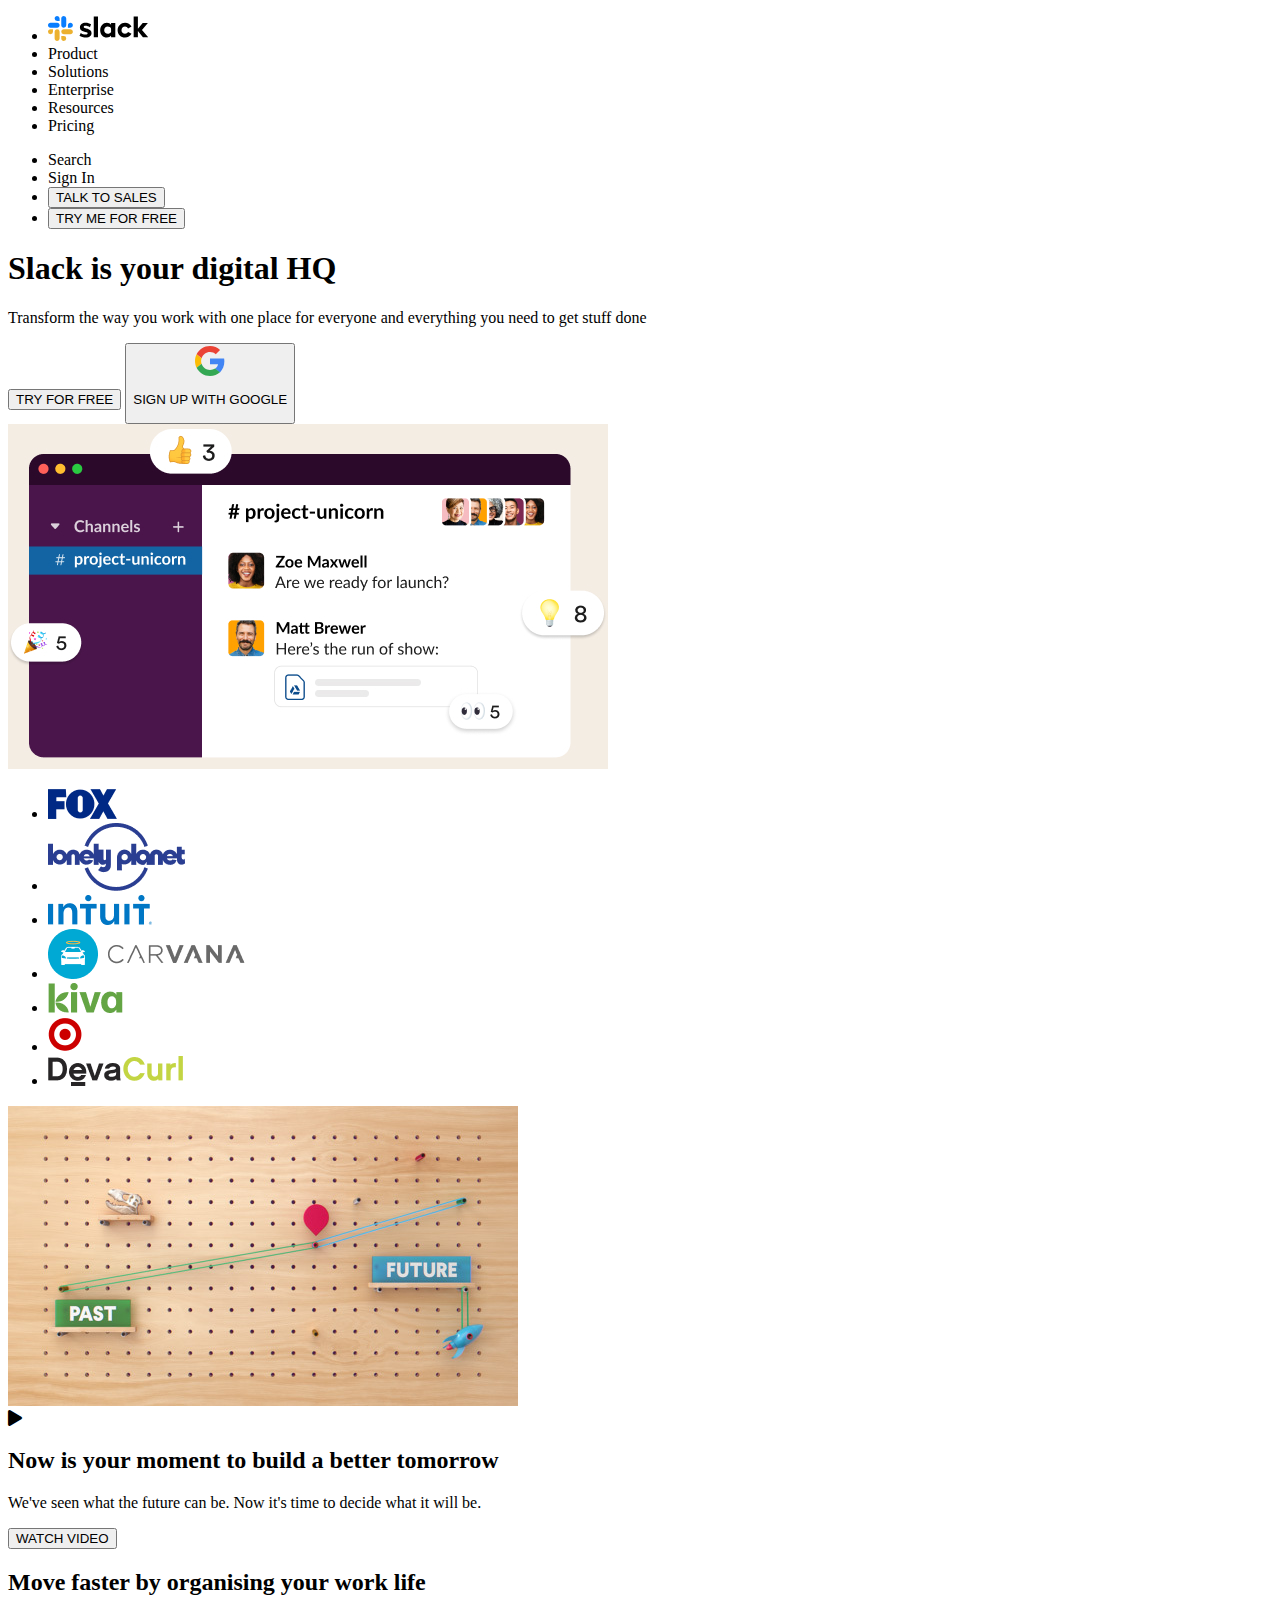
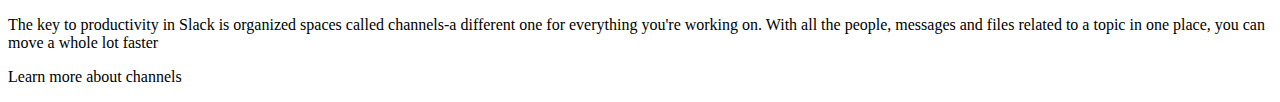
==== index.html @ 529c7b29 "create a clone for the slack homepage" ====
<!DOCTYPE html>
<html>

<head>
  <title>Slack is where the future works</title>
  <link rel="stylesheet" href="css/styles.css" />
  <link rel="stylesheet" href="https://cdnjs.cloudflare.com/ajax/libs/font-awesome/5.15.4/css/all.min.css" integrity="sha512-1ycn6IcaQQ40/MKBW2W4Rhis/DbILU74C1vSrLJxCq57o941Ym01SwNsOMqvEBFlcgUa6xLiPY/NS5R+E6ztJQ==" crossorigin="anonymous" referrerpolicy="no-referrer"/>
</head>

<body>

  <header>
    <nav>
      <div class="container">
        <div class="left">
          <ul>
            <li><img src="./Images/logo.svg" /></li>
            <li>Product</li>
            <li>Solutions</li>
            <li>Enterprise</li>
            <li>Resources</li>
            <li>Pricing</li>
          </ul>
        </div>
        <div class="right">
          <ul>
            <li>Search</li>
            <li>Sign In</li>
            <li><button class="btn btnWhite">TALK TO SALES</button></li>
            <li><button class="btn btnPurple">TRY ME FOR FREE</button></li>
          </ul>
        </div>
      </div>
    </nav>
    <div class="clearfix"></div>

    <section class="main">
      <div class="container">
        <div class="first-part">
          <h1> Slack is your digital HQ</h1>
          <p class="transform"> Transform the way you work with one place for everyone and everything you need to get stuff done</p>
          <div class="buttons">
          <button class="btn btnPurple try">TRY FOR FREE </button>
          <button class="google"> <img src="./Images/google.svg" alt="google logo" width=30 />
            <p>SIGN UP WITH GOOGLE</p>
          </button>
          </div>
        </div>
        <div class="campaign-hero">
          <img src="./Images/img-campaign-hero.jpeg" alt="image of campaign hero conversation" />
        </div>
      </div>
    </section>
    <div class="clearfix"></div>
<section>
    <div class="container">
      <ul class="images">
        <li> <img src="./Images/fox.png" alt="writtings of the word fox" /></li>
        <li> <img src="./Images/lonelyplanet.png" alt="the word lonely planet" /></li>
        <li> <img src="./Images/intuit.png" alt="the word intuit" /></li>
        <li> <img src="./Images/carvana.png" alt="carvana" /></li>
        <li> <img src="./Images/kiva.png" alt="the word kiva" /></li>
        <li> <img src="./Images/target-logo.png" /> </li>
        <li> <img src="./Images/devacurl.png" alt="devacurl image" /> </li>
      </ul>
    </div>
  </section>
  <section>
    <div class="container">
          <div class="thumbnail">
      <img src="./Images/video-thumbnail image.jpeg" alt="thumbnail image" />
  
    <div class="play"><i class="fas fa-play"></i> </div> </div>
    <div class="future">
      <h2>Now is your moment to build a better tomorrow</h2>
      <p> We've seen what the future can be. Now it's time to decide what it will be. </p>
      <button> WATCH VIDEO</button>
    </div>
  </div>
  <div class="clearfix"> </div>

  </section>
    <div class="clearfix"></div>

  </header>
  <section>
    <div class="container">
  <h2> Move faster by organising your work life</h2>
  <p> The key to productivity in Slack is organized spaces called channels-a different one for everything you're working on. With all the people, messages and files related to a topic in one place, you can move a whole lot faster</p>
  <p> Learn more about channels</p>

  </div>
  </section>


</body>

</html>
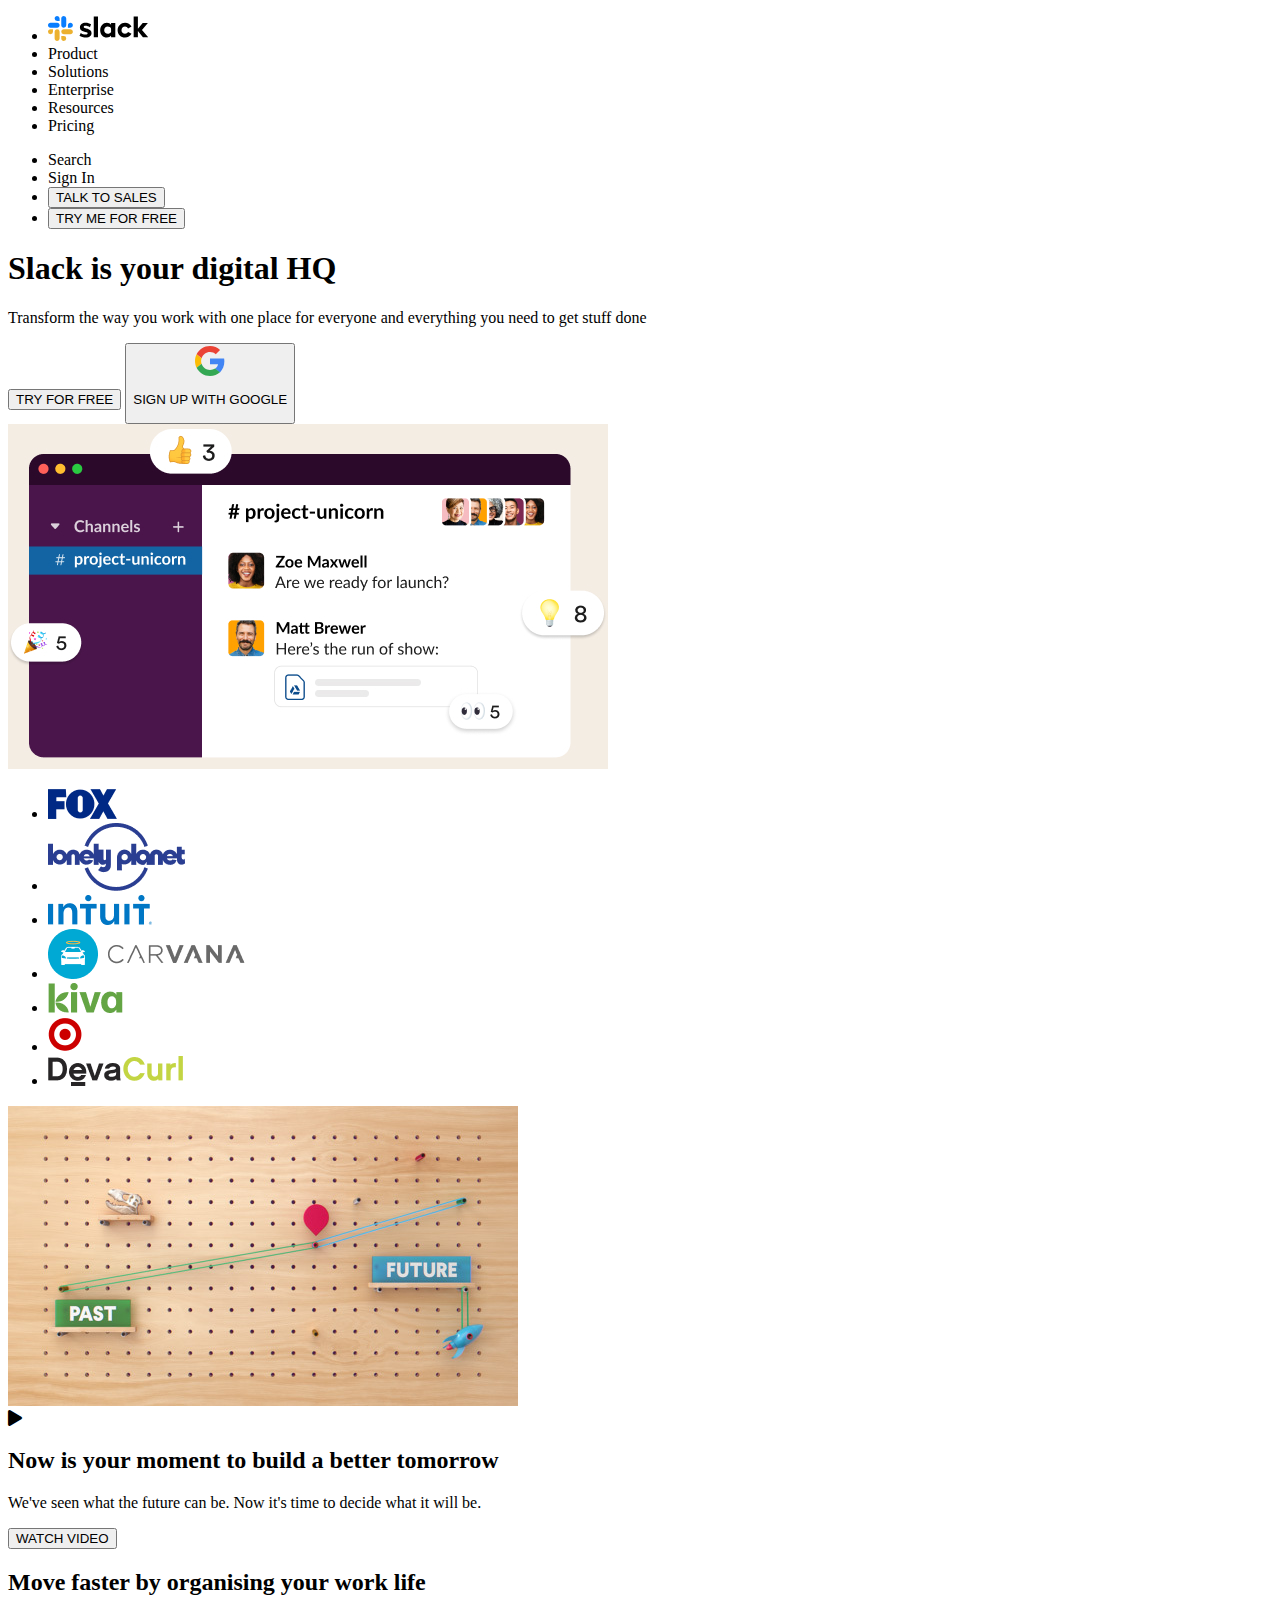
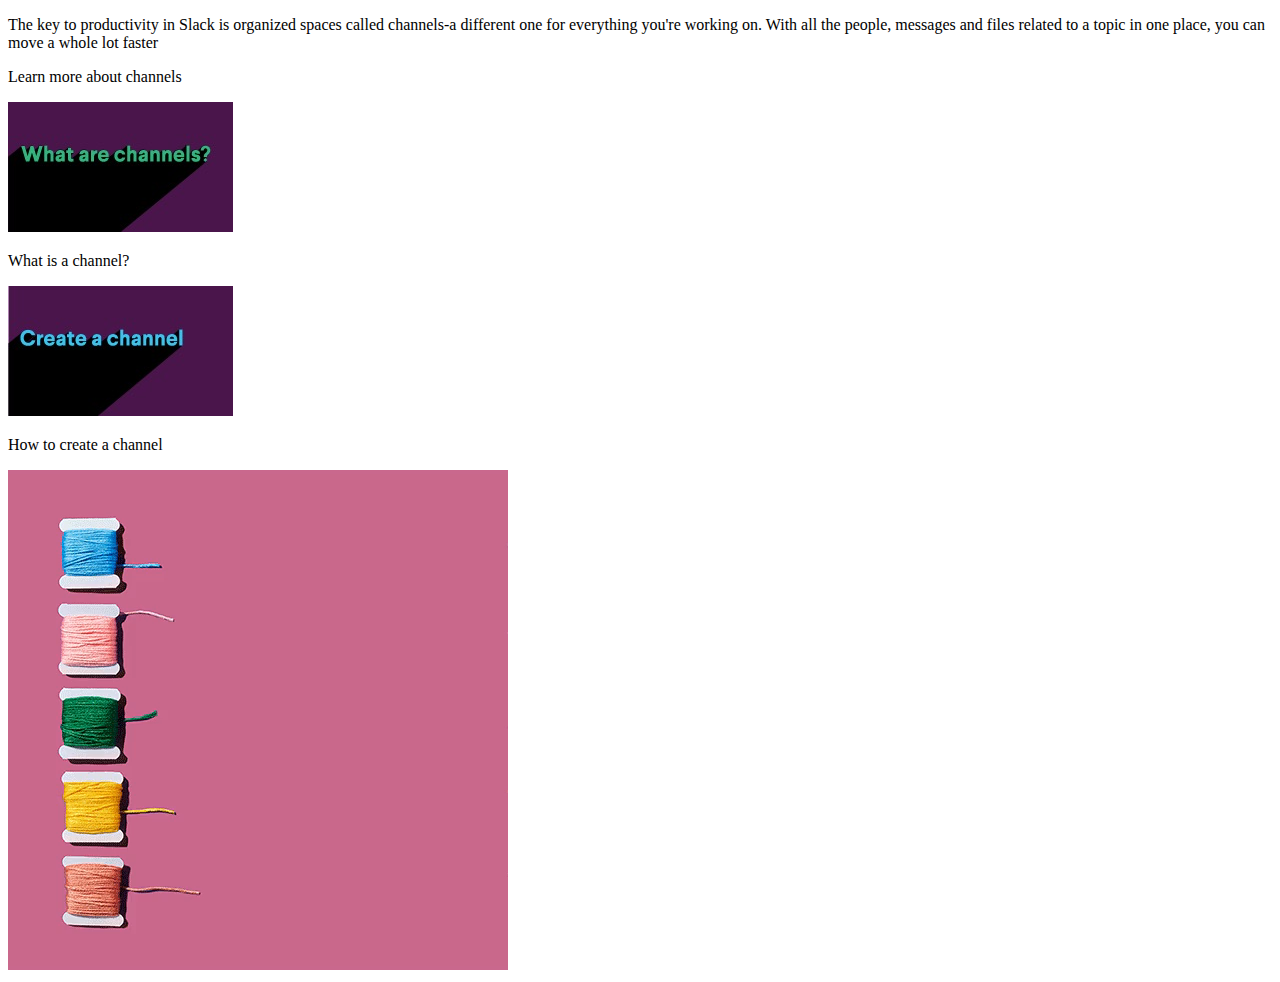
==== commit 6e16531c: "added cursor pointer to the watch button and floated the channels right" ====
--- a/index.html
+++ b/index.html
@@ -74,7 +74,7 @@
     <div class="future">
       <h2>Now is your moment to build a better tomorrow</h2>
       <p> We've seen what the future can be. Now it's time to decide what it will be. </p>
-      <button> WATCH VIDEO</button>
+      <button class="watch"> WATCH VIDEO</button>
     </div>
   </div>
   <div class="clearfix"> </div>
@@ -85,11 +85,18 @@
   </header>
   <section>
     <div class="container">
+      <div class="channels">
   <h2> Move faster by organising your work life</h2>
   <p> The key to productivity in Slack is organized spaces called channels-a different one for everything you're working on. With all the people, messages and files related to a topic in one place, you can move a whole lot faster</p>
   <p> Learn more about channels</p>
-
+  <img class="fisrttext"src="./Images/what-are-channels.IN.jpg" alt="the text, what are channels"/> <p> What is a channel?</p>
+  <img class="secondtext"src="./Images/create-a-channel.IN.jpg" alt="the text, create a channel"/> <p>How to create a channel</p>
+</div>
+<div class="video01">
+  <video autoplay loop> <source src="./Images/img-hp-section-01 video.mp4"/></video>
+</div>
   </div>
+  <div class="clearfix"></div>
   </section>
 
 
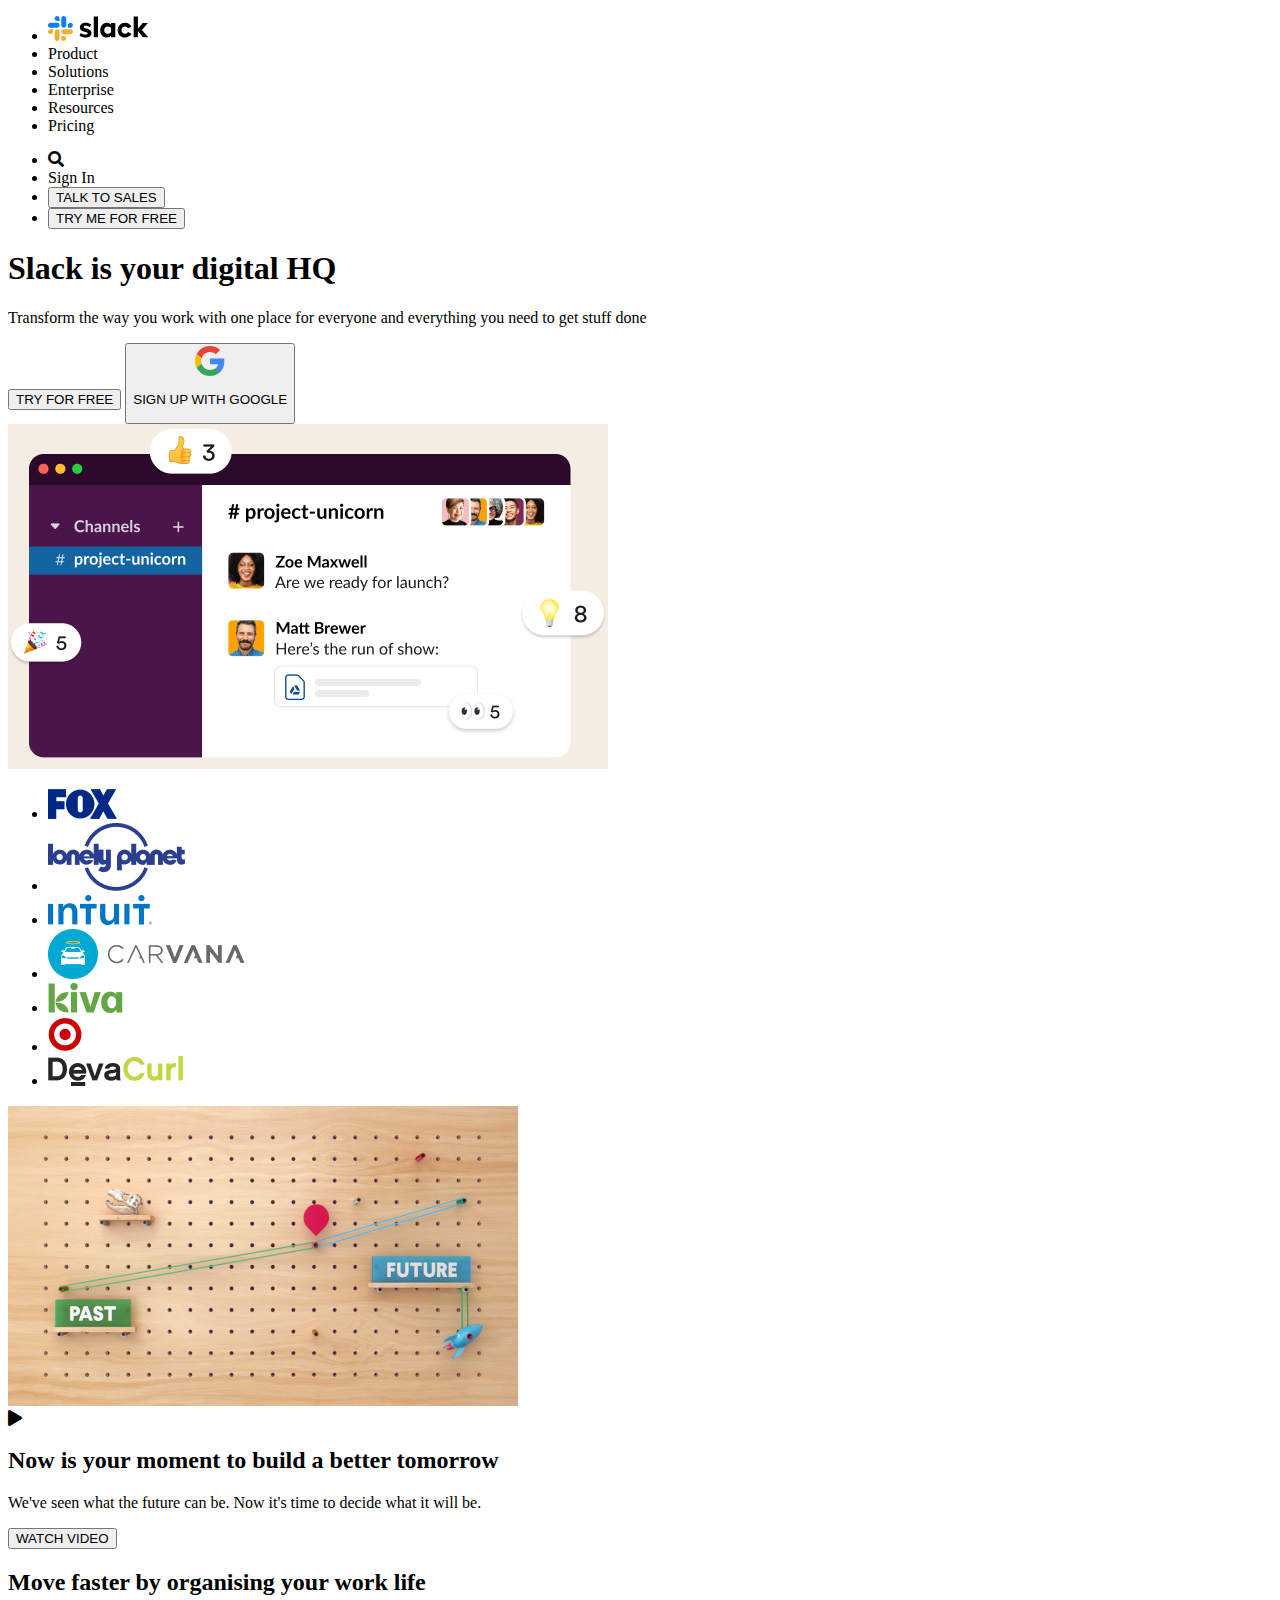
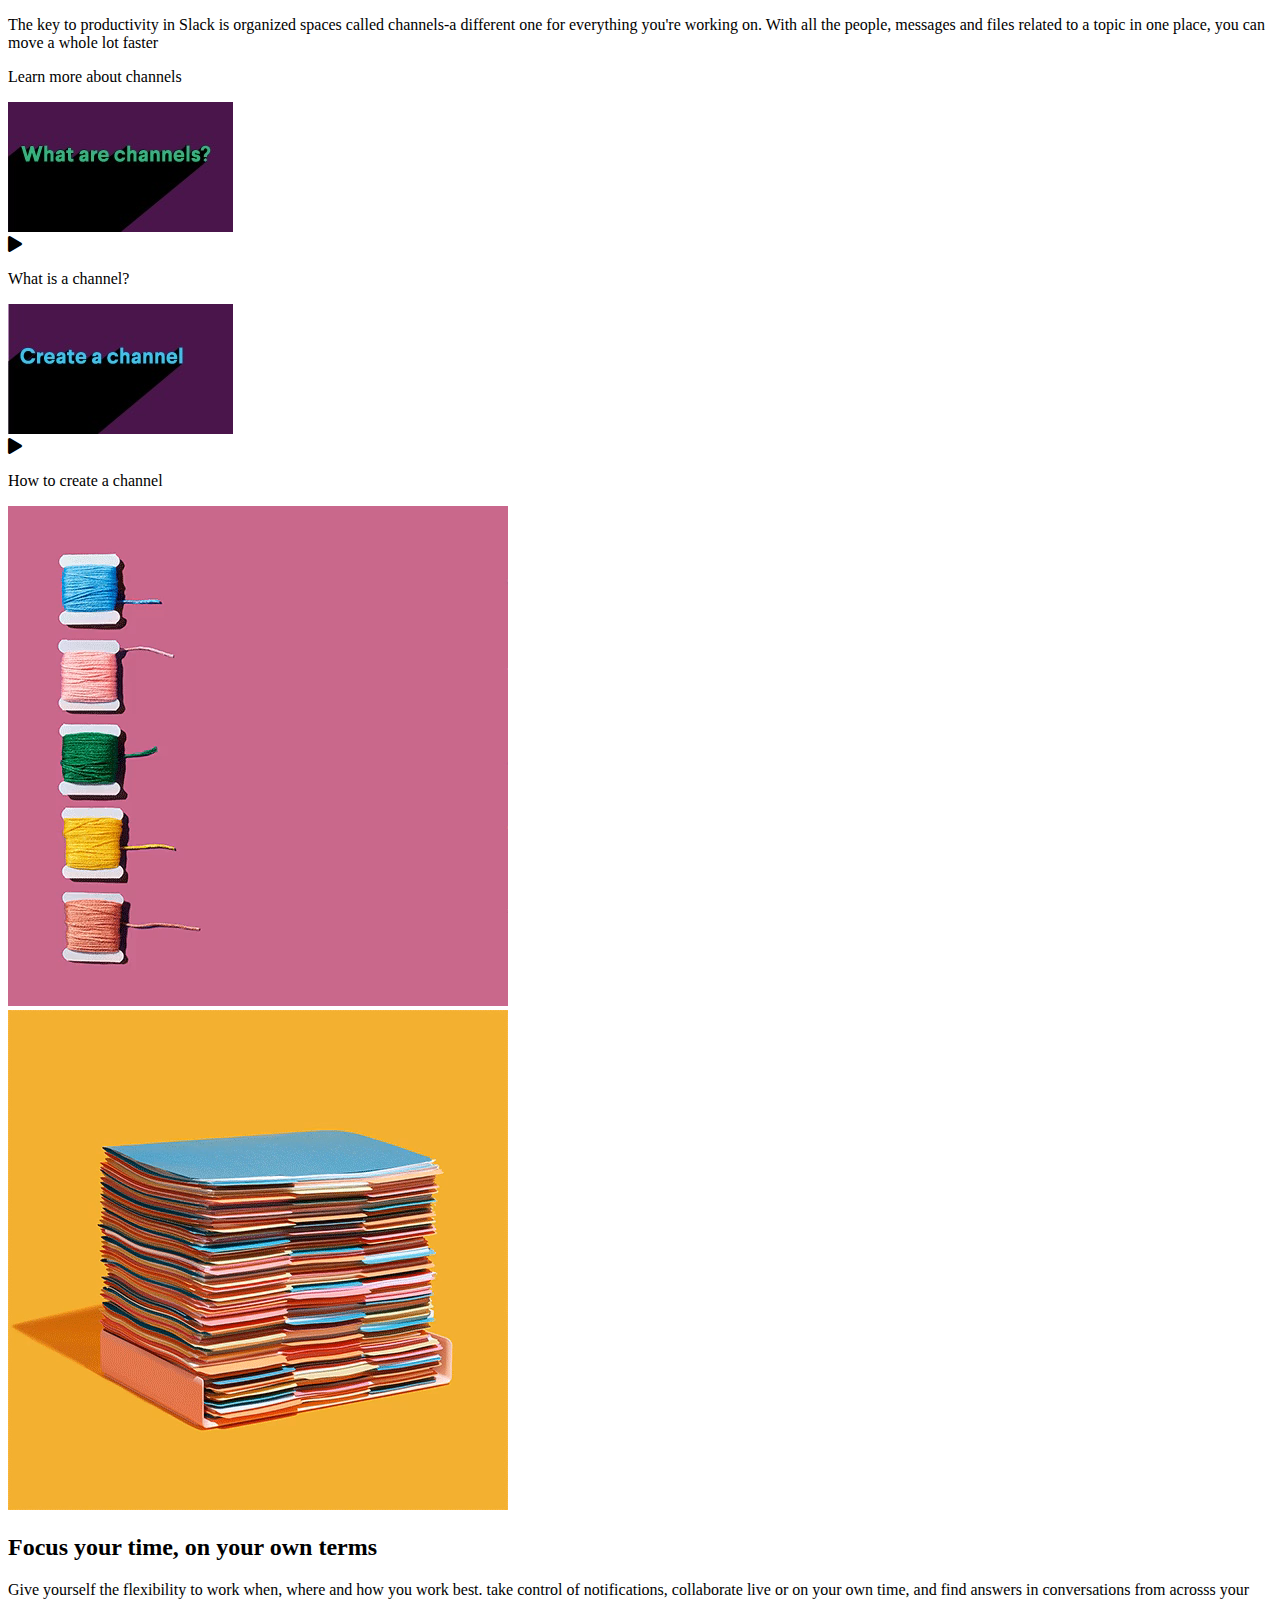
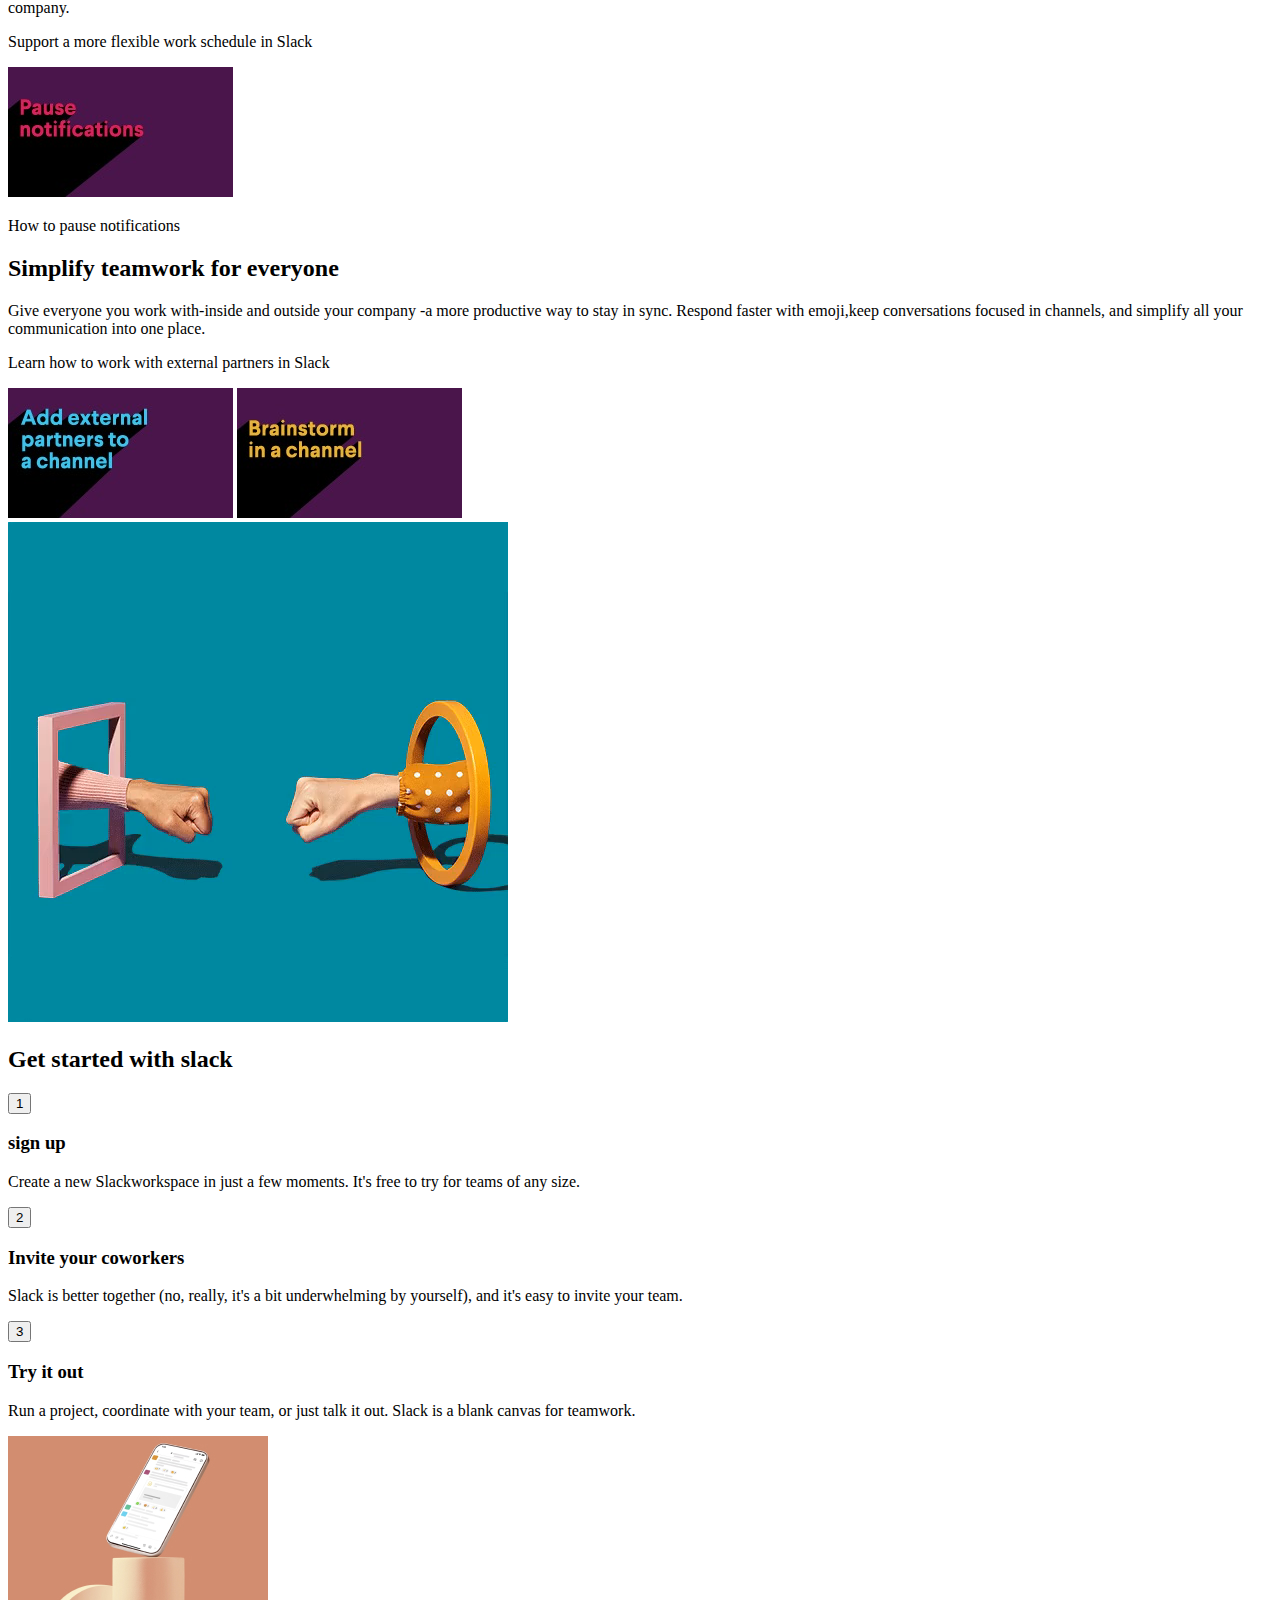
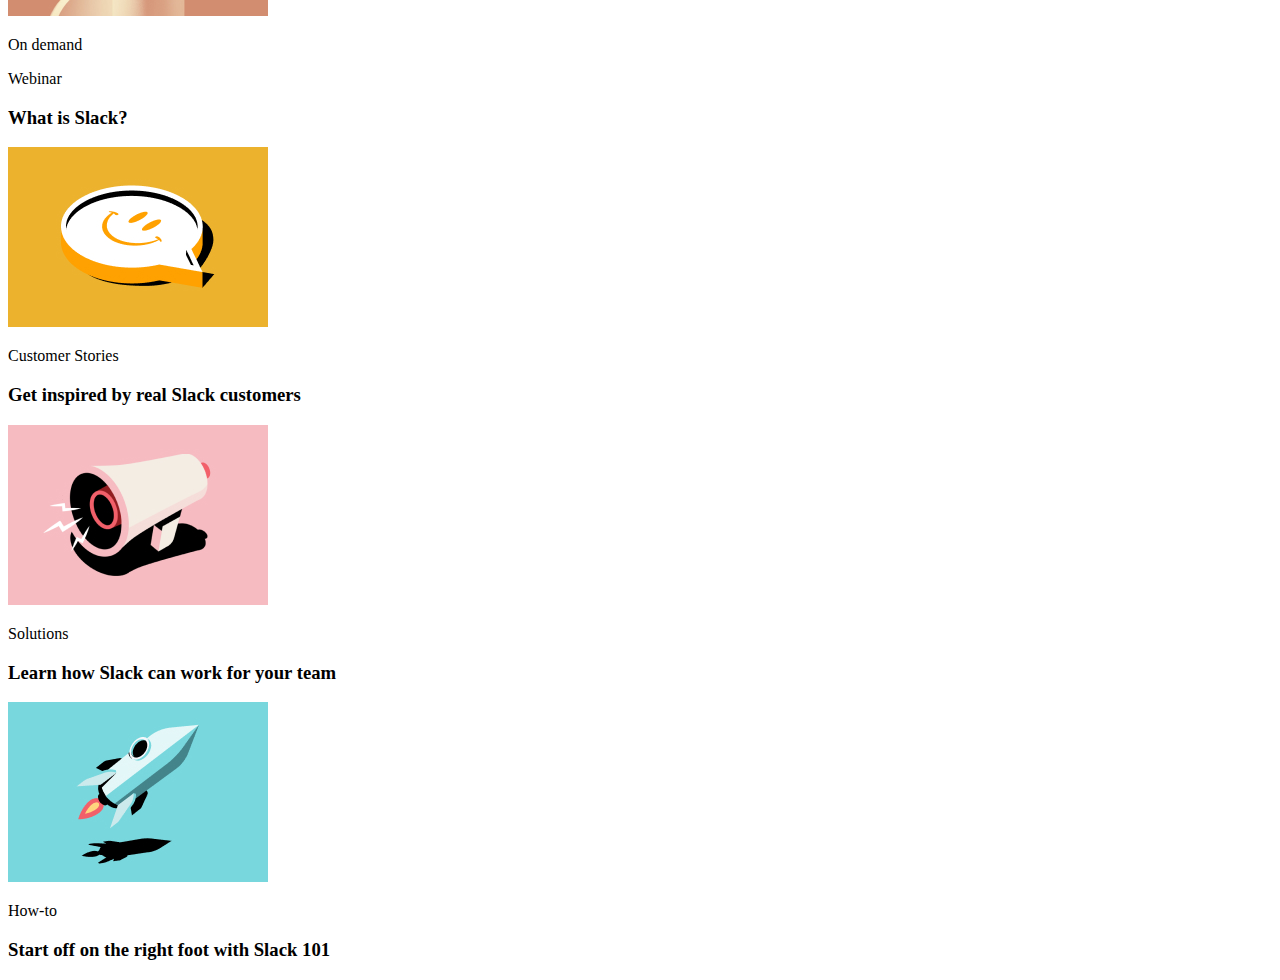
==== commit f61baf16: "I created a play button for the section on creating channels and created the section on promo items" ====
--- a/index.html
+++ b/index.html
@@ -24,7 +24,7 @@
         </div>
         <div class="right">
           <ul>
-            <li>Search</li>
+            <li><i class="fas fa-search"></i></li>
             <li>Sign In</li>
             <li><button class="btn btnWhite">TALK TO SALES</button></li>
             <li><button class="btn btnPurple">TRY ME FOR FREE</button></li>
@@ -65,12 +65,14 @@
       </ul>
     </div>
   </section>
+  <div class="clearfix"></div>
   <section>
     <div class="container">
           <div class="thumbnail">
       <img src="./Images/video-thumbnail image.jpeg" alt="thumbnail image" />
   
-    <div class="play"><i class="fas fa-play"></i> </div> </div>
+    <div class="play positionplay"><i class="fas fa-play"></i> </div> 
+  </div>
     <div class="future">
       <h2>Now is your moment to build a better tomorrow</h2>
       <p> We've seen what the future can be. Now it's time to decide what it will be. </p>
@@ -89,15 +91,126 @@
   <h2> Move faster by organising your work life</h2>
   <p> The key to productivity in Slack is organized spaces called channels-a different one for everything you're working on. With all the people, messages and files related to a topic in one place, you can move a whole lot faster</p>
   <p> Learn more about channels</p>
-  <img class="fisrttext"src="./Images/what-are-channels.IN.jpg" alt="the text, what are channels"/> <p> What is a channel?</p>
-  <img class="secondtext"src="./Images/create-a-channel.IN.jpg" alt="the text, create a channel"/> <p>How to create a channel</p>
+   <div class="firsttext">
+    <img src="./Images/what-are-channels.IN.jpg" alt="the text, what are channels"/>
+    <div class="playtwo positionplaytwo"><i class="fas fa-play"></i> </div> 
+     <p> What is a channel?</p>
+
+    </div>
+  <div class="firsttext">
+    <img src="./Images/create-a-channel.IN.jpg" alt="the text, create a channel"/> 
+    <div class="playtwo positionplaytwo"><i class="fas fa-play"></i> </div> 
+    <p>How to create a channel</p>
+  </div>
 </div>
 <div class="video01">
   <video autoplay loop> <source src="./Images/img-hp-section-01 video.mp4"/></video>
 </div>
   </div>
+  </section>
   <div class="clearfix"></div>
-  </section>
+</header>
+    <section>
+  <div class="container">
+    <div class="video02">
+  <video autoplay loop> <source src="./Images/img-hp-section-02 video.mp4"> </video>
+</div>
+<div class="files"><h2> Focus your time, on your own terms </h2>
+  <p>Give yourself the flexibility to work when, where and how you work best. take control of notifications, collaborate live or on your own time, and find answers in conversations from acrosss your company.  </p>
+  <p> Support a more flexible work schedule in Slack</p>
+  <img src="./Images/pause-notifications.IN.jpg"/>
+  <p> How to pause notifications</p>
+</div>
+</div>
+    </section>
+    <div class="clearfix"> </div>
+    <section>
+      <div class="container">
+      <div class="external">
+    <h2> Simplify teamwork for everyone</h2>
+    <p> Give everyone you work with-inside and outside your company -a more productive way to stay in sync. Respond faster with emoji,keep conversations focused in channels, and simplify all your communication into one place. </p>
+    <p> Learn how to work with external partners in Slack </p>
+    <img src="./Images/add-external-partners-to-a-channel.IN.jpg"/>
+    <img src="./Images/brainstorm-in-a-channel.IN.jpg"/>
+    
+  </div>
+   <div class="video03"><video autoplay loop> <source src="./Images/img-hp-section-03.mp4"/> </video>
+   </div>
+  </div>
+  </section>
+  <div class="clearfix"> </div>
+  <section>
+    <header> 
+    <div class="container"> 
+     <h2> Get started with slack </h2> 
+     <div class="button">
+     <button>1</button>
+     <h3> sign up </h3>
+      <p>Create a new Slackworkspace in just a few moments. It's free to try for teams of any size. </p>
+      </div>
+      <div class="button">
+    <button> 2</button>
+     <h3>Invite your coworkers</h3>
+     <p> Slack is better together (no, really, it's a bit underwhelming by yourself), and it's easy to invite your team.
+     </p> 
+    </div>
+    <div class="button">
+   <button>3</button>
+     <h3>Try it out </h3>
+      <p>Run a project, coordinate with your team, or just talk it out. Slack is a blank canvas for teamwork.  
+     </p>
+    </div>
+    </div>
+  </header>
+  </section>
+
+  <section> 
+    <header>
+      <div class="container">
+        <div class="promo">
+          <div class="promo-items">
+        <img src="./Images/img-promo-what-is-slack.jpeg" alt="the image of a phone"/>
+        <p>On demand</p>
+        <p> Webinar</p>
+        <h3> What is Slack?</h3> 
+      </div>
+      <div class="promo-items">
+        <img src="./Images/img-promo-02.jpeg" alt="a smiley face"/>
+        <p> Customer Stories</p>
+        <h3> Get inspired by real Slack customers</h3>
+      </div>
+      <div class="promo-items">
+        <img src="./Images/img-promo-03.jpeg" alt="an image of a .. "/>
+        <p>Solutions </p>
+        <h3>Learn how Slack can work for your team </h3>
+      </div>
+      <div class="promo-items">
+        <img src="./Images/img-promo-04.jpeg" alt="the image of a rocket propelling"/>
+        <p> How-to</p>
+        <h3> Start off on the right foot with Slack 101</h3>
+      </div>
+      <div class="clearfix"> </div>
+        </div>
+      
+      </div>
+    </header>
+  </section>
+
+  <section>
+    <header> 
+      <!-- <div class="container"> -->
+<!-- <p> Welcome to where the future works</p> -->
+<!-- <button>TRY FOR FREE</button>
+<button>TALK TO SALES</button> -->
+
+
+      </div>
+    </header>
+  </section>
+
+    
+
+
 
 
 </body>
